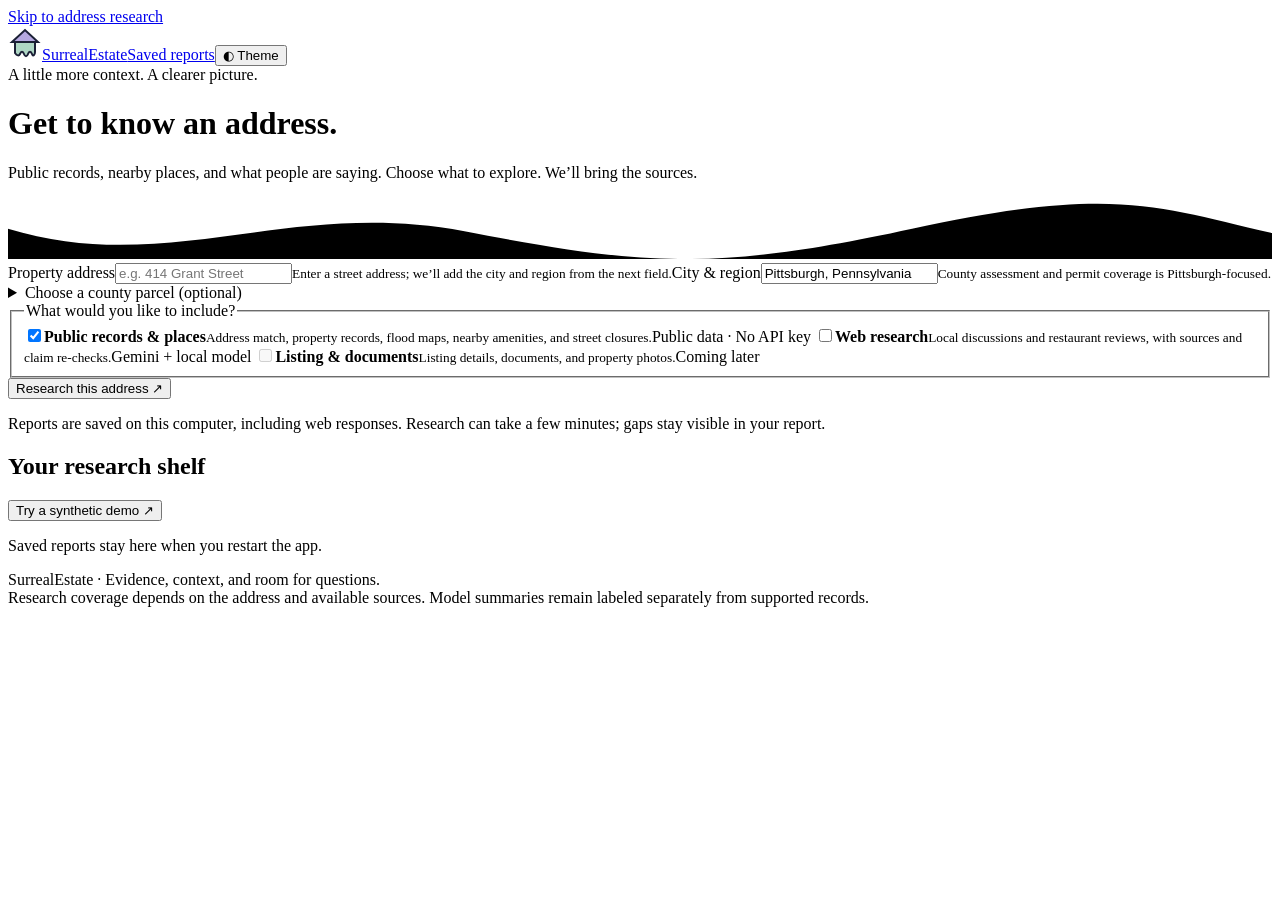
==== surreal_estate/webapp/static/index.html @ 99357034 "Add persistent research web app and improve property reports" ====
<!doctype html>
<html lang="en">
<head><meta charset="utf-8"><meta name="viewport" content="width=device-width, initial-scale=1"><title>Research an address · SurrealEstate</title><link rel="stylesheet" href="/app.css"><script src="/app.js" defer></script></head>
<body>
<a class="skip" href="#research-form">Skip to address research</a>
<header class="bar"><a class="logo" href="/"><svg width="34" height="34" viewBox="0 0 34 34" aria-hidden="true"><path d="M4 16 17 4l13 12z" fill="#b5a8e0" stroke="#1b2036" stroke-width="2"/><path d="M7 16h20v10c0 3-2 5-3 2-1-3-3-3-4 0-1 3-3 3-4 0-1-3-3-3-4 0-1 2-3 2-5-1z" fill="#aed6c4" stroke="#1b2036" stroke-width="2"/></svg>SurrealEstate</a><a class="pill" href="#history">Saved reports</a><button class="pill theme-toggle" id="theme" type="button" aria-label="Switch color theme">◐ Theme</button></header>
<main>
<div class="start-hero"><div class="eyebrow">A little more context. A clearer picture.</div><h1>Get to know an address.</h1><p class="lede">Public records, nearby places, and what people are saying. Choose what to explore. We’ll bring the sources.</p><svg class="drip" viewBox="0 0 1440 70" preserveAspectRatio="none" aria-hidden="true"><path d="M0 35C180 90 320 0 520 38S800 85 1030 35 1310 10 1440 40V70H0Z"/></svg></div>
<div class="wrap">
<form id="research-form" class="card form-card">
<div class="fields"><label class="field">Property address<input id="address" name="address" required minlength="5" maxlength="200" autocomplete="street-address" placeholder="e.g. 414 Grant Street"><small>Enter a street address; we’ll add the city and region from the next field.</small></label><label class="field">City &amp; region<input id="geography" name="geography" required minlength="3" maxlength="120" value="Pittsburgh, Pennsylvania" autocomplete="address-level2"><small>County assessment and permit coverage is Pittsburgh-focused.</small></label></div>
<details class="parcel-input"><summary>Choose a county parcel (optional)</summary><label class="field">Parcel ID<input id="parcel-id" name="parcel_id" maxlength="40" pattern="[A-Za-z0-9-]{1,40}" placeholder="Use an ID from the report’s parcel candidates"><small>The selected parcel must match the address. Leave blank for automatic matching.</small></label></details>
<fieldset><legend>What would you like to include?</legend><div class="channel-grid">
<label class="channel"><input type="checkbox" name="channels" value="apis" checked><span><b>Public records &amp; places</b><small>Address match, property records, flood maps, nearby amenities, and street closures.</small><span class="tag t-off">Public data · No API key</span></span></label>
<label class="channel"><input type="checkbox" name="channels" value="web" id="web"><span><b>Web research</b><small>Local discussions and restaurant reviews, with sources and claim re-checks.</small><span class="tag t-ai">Gemini + local model</span></span></label>
<label class="channel disabled"><input type="checkbox" disabled><span><b>Listing &amp; documents</b><small>Listing details, documents, and property photos.</small><span class="tag t-warn">Coming later</span></span></label>
</div><div class="topics" id="topics" hidden><label><input type="checkbox" name="topics" value="neighborhood_discussion" checked> Local discussions</label><label><input type="checkbox" name="topics" value="restaurant_reviews" checked> Restaurant reviews</label><p class="note">Uses the Gemini API key and Ollama configuration on this computer.</p></div></fieldset>
<div id="form-error" class="error" role="alert" hidden></div>
<div class="actions"><button class="primary" id="submit" type="submit">Research this address ↗</button><p class="note">Reports are saved on this computer, including web responses. Research can take a few minutes; gaps stay visible in your report.</p></div>
</form>
<section class="progress" id="progress" tabindex="-1" hidden aria-labelledby="progress-title"><h3 id="progress-title">Research in progress</h3><p id="progress-address" class="muted"></p><div class="progress-line" id="progress-line"></div><p id="progress-message" role="status" aria-live="polite"></p><a class="pill" id="report-link" hidden>Open report ↗</a><button class="pill retry" id="retry" type="button" hidden>Try this address again</button></section>
<section id="history"><div class="history-head"><h2>Your research shelf</h2><button class="pill" type="button" id="demo">Try a synthetic demo ↗</button></div><p class="muted" id="history-note">Saved reports stay here when you restart the app.</p><div id="history-list" aria-live="polite"></div></section>
<footer>SurrealEstate · Evidence, context, and room for questions.<br>Research coverage depends on the address and available sources. Model summaries remain labeled separately from supported records.</footer>
</div></main></body></html>
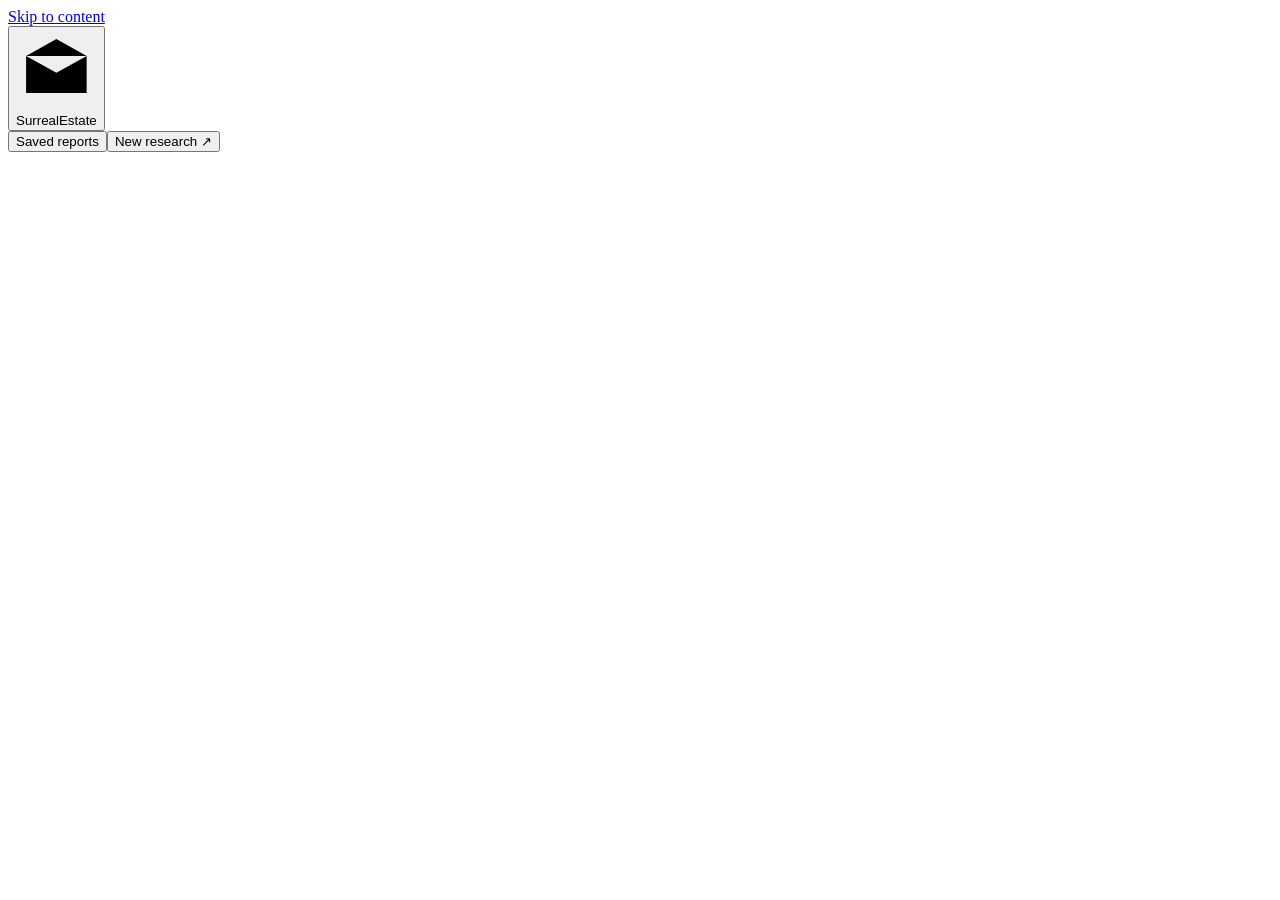
==== commit 801dcdeb: "Update Evidence Bench web app and research overview" ====
--- a/surreal_estate/webapp/static/index.html
+++ b/surreal_estate/webapp/static/index.html
@@ -1,24 +1,41 @@
 <!doctype html>
 <html lang="en">
-<head><meta charset="utf-8"><meta name="viewport" content="width=device-width, initial-scale=1"><title>Research an address · SurrealEstate</title><link rel="stylesheet" href="/app.css"><script src="/app.js" defer></script></head>
-<body>
-<a class="skip" href="#research-form">Skip to address research</a>
-<header class="bar"><a class="logo" href="/"><svg width="34" height="34" viewBox="0 0 34 34" aria-hidden="true"><path d="M4 16 17 4l13 12z" fill="#b5a8e0" stroke="#1b2036" stroke-width="2"/><path d="M7 16h20v10c0 3-2 5-3 2-1-3-3-3-4 0-1 3-3 3-4 0-1-3-3-3-4 0-1 2-3 2-5-1z" fill="#aed6c4" stroke="#1b2036" stroke-width="2"/></svg>SurrealEstate</a><a class="pill" href="#history">Saved reports</a><button class="pill theme-toggle" id="theme" type="button" aria-label="Switch color theme">◐ Theme</button></header>
-<main>
-<div class="start-hero"><div class="eyebrow">A little more context. A clearer picture.</div><h1>Get to know an address.</h1><p class="lede">Public records, nearby places, and what people are saying. Choose what to explore. We’ll bring the sources.</p><svg class="drip" viewBox="0 0 1440 70" preserveAspectRatio="none" aria-hidden="true"><path d="M0 35C180 90 320 0 520 38S800 85 1030 35 1310 10 1440 40V70H0Z"/></svg></div>
-<div class="wrap">
-<form id="research-form" class="card form-card">
-<div class="fields"><label class="field">Property address<input id="address" name="address" required minlength="5" maxlength="200" autocomplete="street-address" placeholder="e.g. 414 Grant Street"><small>Enter a street address; we’ll add the city and region from the next field.</small></label><label class="field">City &amp; region<input id="geography" name="geography" required minlength="3" maxlength="120" value="Pittsburgh, Pennsylvania" autocomplete="address-level2"><small>County assessment and permit coverage is Pittsburgh-focused.</small></label></div>
-<details class="parcel-input"><summary>Choose a county parcel (optional)</summary><label class="field">Parcel ID<input id="parcel-id" name="parcel_id" maxlength="40" pattern="[A-Za-z0-9-]{1,40}" placeholder="Use an ID from the report’s parcel candidates"><small>The selected parcel must match the address. Leave blank for automatic matching.</small></label></details>
-<fieldset><legend>What would you like to include?</legend><div class="channel-grid">
-<label class="channel"><input type="checkbox" name="channels" value="apis" checked><span><b>Public records &amp; places</b><small>Address match, property records, flood maps, nearby amenities, and street closures.</small><span class="tag t-off">Public data · No API key</span></span></label>
-<label class="channel"><input type="checkbox" name="channels" value="web" id="web"><span><b>Web research</b><small>Local discussions and restaurant reviews, with sources and claim re-checks.</small><span class="tag t-ai">Gemini + local model</span></span></label>
-<label class="channel disabled"><input type="checkbox" disabled><span><b>Listing &amp; documents</b><small>Listing details, documents, and property photos.</small><span class="tag t-warn">Coming later</span></span></label>
-</div><div class="topics" id="topics" hidden><label><input type="checkbox" name="topics" value="neighborhood_discussion" checked> Local discussions</label><label><input type="checkbox" name="topics" value="restaurant_reviews" checked> Restaurant reviews</label><p class="note">Uses the Gemini API key and Ollama configuration on this computer.</p></div></fieldset>
-<div id="form-error" class="error" role="alert" hidden></div>
-<div class="actions"><button class="primary" id="submit" type="submit">Research this address ↗</button><p class="note">Reports are saved on this computer, including web responses. Research can take a few minutes; gaps stay visible in your report.</p></div>
-</form>
-<section class="progress" id="progress" tabindex="-1" hidden aria-labelledby="progress-title"><h3 id="progress-title">Research in progress</h3><p id="progress-address" class="muted"></p><div class="progress-line" id="progress-line"></div><p id="progress-message" role="status" aria-live="polite"></p><a class="pill" id="report-link" hidden>Open report ↗</a><button class="pill retry" id="retry" type="button" hidden>Try this address again</button></section>
-<section id="history"><div class="history-head"><h2>Your research shelf</h2><button class="pill" type="button" id="demo">Try a synthetic demo ↗</button></div><p class="muted" id="history-note">Saved reports stay here when you restart the app.</p><div id="history-list" aria-live="polite"></div></section>
-<footer>SurrealEstate · Evidence, context, and room for questions.<br>Research coverage depends on the address and available sources. Model summaries remain labeled separately from supported records.</footer>
-</div></main></body></html>
+  <head>
+    <meta charset="utf-8" />
+    <meta name="viewport" content="width=device-width,initial-scale=1" />
+    <meta name="color-scheme" content="light dark" />
+    <title>SurrealEstate — Know the place</title>
+    <link rel="stylesheet" href="/app.css" />
+    <script src="/app.js" defer></script>
+  </head>
+  <body>
+    <a href="#main" class="skip">Skip to content</a>
+    <header class="app-header">
+      <button class="brand" data-action="home" aria-label="SurrealEstate home">
+        <svg viewBox="0 0 24 24" aria-hidden="true">
+          <path d="M3 19V8l9-5 9 5v11H3Zm9-16v16M3 8l9 5 9-5" /></svg
+        >SurrealEstate
+      </button>
+      <nav aria-label="Main">
+        <button class="text-button" data-action="saved">Saved reports</button
+        ><button class="secondary" data-action="new">
+          New research <span aria-hidden="true">↗</span>
+        </button>
+      </nav>
+    </header>
+    <main id="main" tabindex="-1"></main>
+    <dialog id="detail-dialog" aria-labelledby="dialog-title">
+      <div id="dialog-body"></div>
+    </dialog>
+    <div
+      id="announcement"
+      class="sr-only"
+      role="status"
+      aria-live="polite"
+    ></div>
+    <noscript
+      >Enable JavaScript to research an address and open saved
+      reports.</noscript
+    >
+  </body>
+</html>
